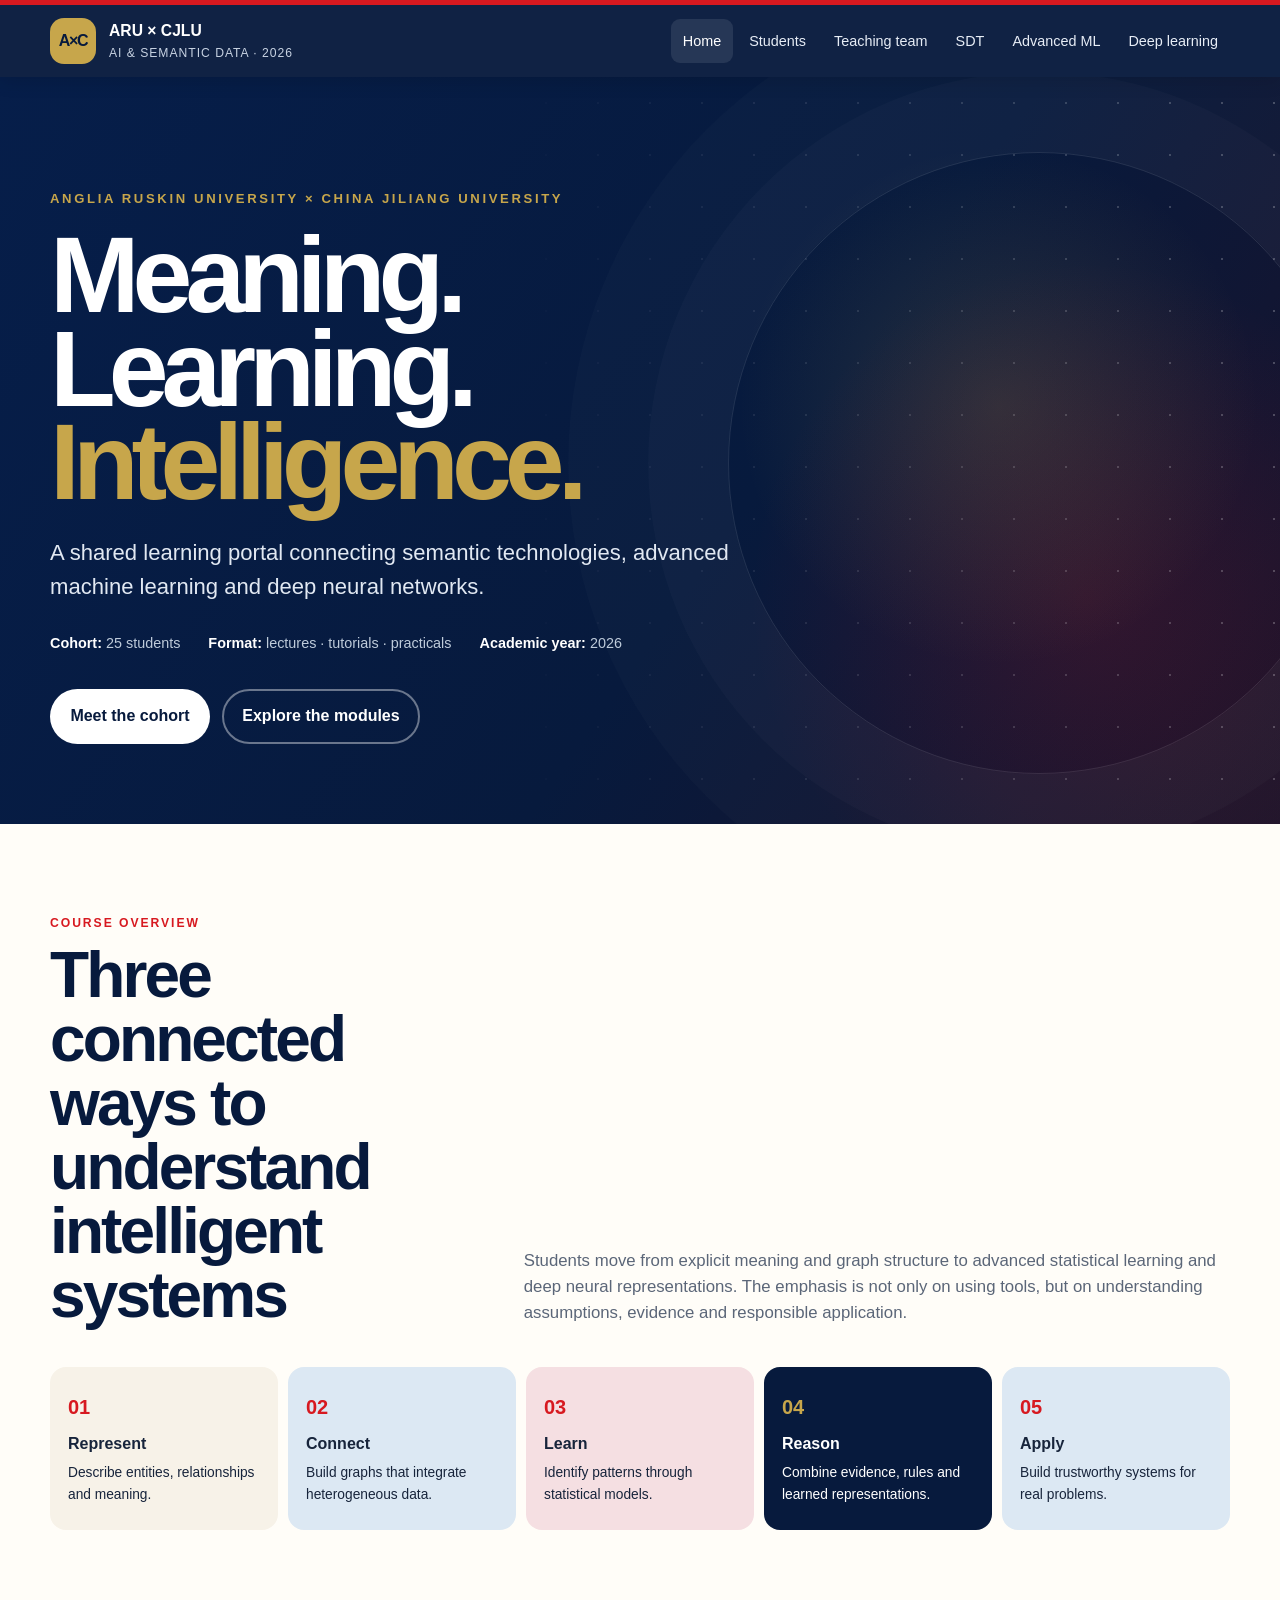
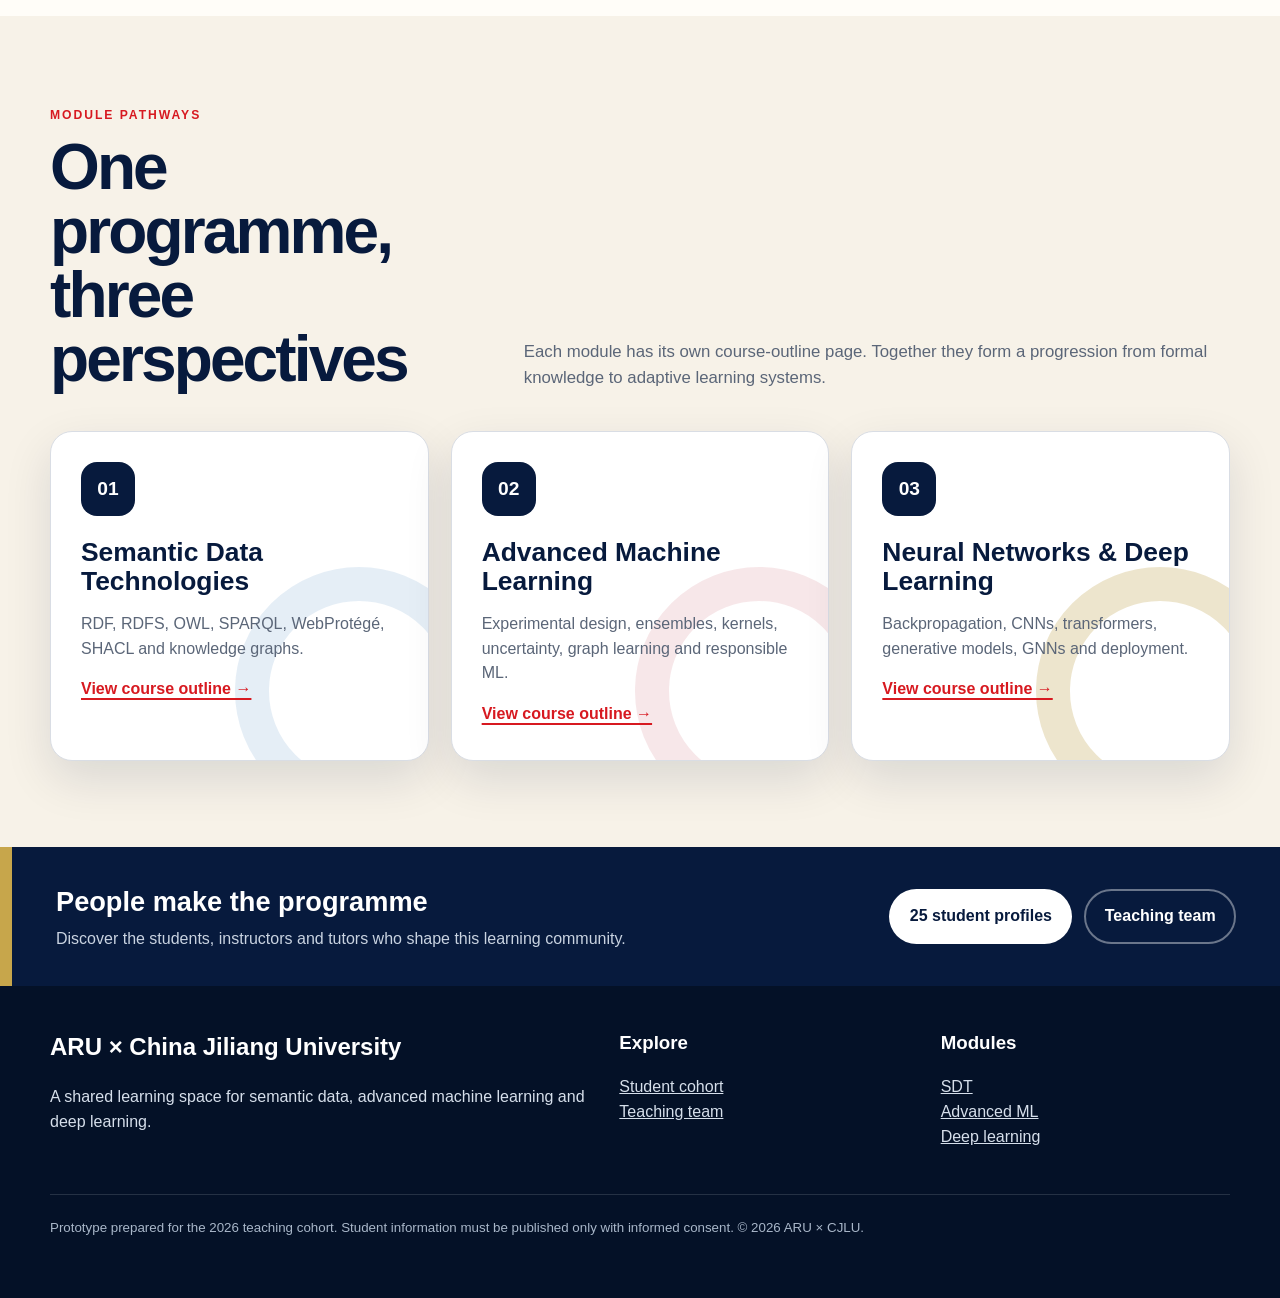
==== docs/index.html @ c7bf2b1c "Add files via upload" ====
<!doctype html>
<html lang="en">
<head>
  <meta charset="utf-8"><meta name="viewport" content="width=device-width,initial-scale=1">
  <meta name="description" content="ARU and China Jiliang University learning portal for Semantic Data Technologies, Advanced Machine Learning and Deep Learning.">
  <title>ARU × CJLU | AI & Semantic Data</title>
  <link rel="stylesheet" href="assets/css/site.css">
</head>
<body data-page="home">
  <a class="skip-link" href="#main">Skip to main content</a>
  <div data-site-header></div>
  <main id="main">
    <section class="hero">
      <div class="hero-inner">
        <div class="eyebrow">Anglia Ruskin University × China Jiliang University</div>
        <h1>Meaning.<br>Learning.<br><span>Intelligence.</span></h1>
        <p class="hero-lead">A shared learning portal connecting semantic technologies, advanced machine learning and deep neural networks.</p>
        <div class="hero-meta"><span><strong>Cohort:</strong> 25 students</span><span><strong>Format:</strong> lectures · tutorials · practicals</span><span><strong>Academic year:</strong> 2026</span></div>
        <div class="button-row"><a class="button" href="students.html">Meet the cohort</a><a class="button secondary" href="#modules">Explore the modules</a></div>
      </div>
    </section>

    <section class="section" id="overview">
      <div class="content">
        <div class="section-head"><div><span class="kicker">Course overview</span><h2>Three connected ways to understand intelligent systems</h2></div><p>Students move from explicit meaning and graph structure to advanced statistical learning and deep neural representations. The emphasis is not only on using tools, but on understanding assumptions, evidence and responsible application.</p></div>
        <div class="journey" aria-label="Learning journey">
          <div class="journey-step"><b>01</b><span>Represent</span><p>Describe entities, relationships and meaning.</p></div>
          <div class="journey-step"><b>02</b><span>Connect</span><p>Build graphs that integrate heterogeneous data.</p></div>
          <div class="journey-step"><b>03</b><span>Learn</span><p>Identify patterns through statistical models.</p></div>
          <div class="journey-step"><b>04</b><span>Reason</span><p>Combine evidence, rules and learned representations.</p></div>
          <div class="journey-step"><b>05</b><span>Apply</span><p>Build trustworthy systems for real problems.</p></div>
        </div>
      </div>
    </section>

    <section class="section alt" id="modules">
      <div class="content">
        <div class="section-head"><div><span class="kicker">Module pathways</span><h2>One programme, three perspectives</h2></div><p>Each module has its own course-outline page. Together they form a progression from formal knowledge to adaptive learning systems.</p></div>
        <div class="module-grid">
          <article class="module-card"><span class="module-no">01</span><h3>Semantic Data Technologies</h3><p>RDF, RDFS, OWL, SPARQL, WebProtégé, SHACL and knowledge graphs.</p><a class="text-link" href="modules/semantic-data-technologies.html">View course outline →</a></article>
          <article class="module-card"><span class="module-no">02</span><h3>Advanced Machine Learning</h3><p>Experimental design, ensembles, kernels, uncertainty, graph learning and responsible ML.</p><a class="text-link" href="modules/advanced-machine-learning.html">View course outline →</a></article>
          <article class="module-card"><span class="module-no">03</span><h3>Neural Networks & Deep Learning</h3><p>Backpropagation, CNNs, transformers, generative models, GNNs and deployment.</p><a class="text-link" href="modules/deep-learning.html">View course outline →</a></article>
        </div>
      </div>
    </section>

    <section class="band"><div class="content"><div><h2>People make the programme</h2><p>Discover the students, instructors and tutors who shape this learning community.</p></div><div class="button-row"><a class="button" href="students.html">25 student profiles</a><a class="button secondary" href="team.html">Teaching team</a></div></div></section>
  </main>
  <div data-site-footer></div>
  <script src="assets/js/header-footer.js"></script><script src="assets/js/site.js"></script>
</body>
</html>
---- docs/assets/css/site.css ----
:root {
  --navy: #071a3d;
  --navy-2: #102a56;
  --red: #d71920;
  --gold: #c7a64b;
  --blue-grey: #6f8299;
  --cream: #f7f2e8;
  --paper: #fffdf8;
  --pink: #f5dfe2;
  --sky: #dce8f3;
  --ink: #17243b;
  --muted: #5b6678;
  --line: #d9dde4;
  --shadow: 0 18px 48px rgba(7, 26, 61, .12);
  --radius: 22px;
}

* { box-sizing: border-box; }
html { scroll-behavior: smooth; }
body {
  margin: 0;
  color: var(--ink);
  background: var(--paper);
  font-family: Arial, Helvetica, sans-serif;
  line-height: 1.55;
}
a { color: inherit; }
img { max-width: 100%; }
.sr-only { position: absolute !important; width: 1px !important; height: 1px !important; padding: 0 !important; margin: -1px !important; overflow: hidden !important; clip: rect(0,0,0,0) !important; white-space: nowrap !important; border: 0 !important; }
.skip-link { position: absolute; left: -999px; top: 0; z-index: 99; }
.skip-link:focus { left: 1rem; top: 1rem; padding: .75rem 1rem; background: white; color: var(--navy); }

.site-header {
  position: sticky;
  top: 0;
  z-index: 30;
  color: #fff;
  background: rgba(7, 26, 61, .96);
  border-top: 5px solid var(--red);
  box-shadow: 0 4px 18px rgba(0,0,0,.12);
}
.header-inner {
  width: min(1180px, calc(100% - 40px));
  min-height: 72px;
  margin: auto;
  display: flex;
  align-items: center;
  justify-content: space-between;
  gap: 24px;
}
.brand { display: flex; align-items: center; gap: 13px; text-decoration: none; }
.brand-mark {
  width: 46px; height: 46px; border-radius: 14px;
  display: grid; place-items: center;
  color: var(--navy); background: var(--gold);
  font-weight: 900; letter-spacing: -.08em;
}
.brand-copy strong { display: block; font-size: .98rem; }
.brand-copy span { display: block; color: #c8d3e3; font-size: .76rem; letter-spacing: .08em; text-transform: uppercase; }
.nav-toggle { display: none; border: 1px solid #ffffff55; color: #fff; background: transparent; padding: .55rem .75rem; border-radius: 10px; }
.site-nav { display: flex; align-items: center; gap: 4px; }
.site-nav a { padding: .7rem .75rem; border-radius: 9px; text-decoration: none; color: #e7edf6; font-size: .9rem; }
.site-nav a:hover, .site-nav a:focus-visible, .site-nav a[aria-current="page"] { color: #fff; background: #ffffff18; }

.hero {
  position: relative;
  min-height: 650px;
  color: #fff;
  overflow: hidden;
  background:
    radial-gradient(circle at 78% 44%, rgba(199,166,75,.16), transparent 24%),
    radial-gradient(circle at 85% 70%, rgba(215,25,32,.16), transparent 28%),
    linear-gradient(125deg, #061e4a 0%, #071a3d 58%, #1b1229 100%);
}
.hero::before {
  content: ""; position: absolute; inset: 0; opacity: .42;
  background-image: radial-gradient(circle, rgba(255,255,255,.55) 1.3px, transparent 1.5px);
  background-size: 52px 52px;
  mask-image: linear-gradient(90deg, transparent 38%, black 100%);
}
.hero::after {
  content: ""; position: absolute; right: -70px; top: 75px; width: 620px; height: 620px;
  border: 1px solid rgba(255,255,255,.11); border-radius: 50%;
  box-shadow: 0 0 0 80px rgba(255,255,255,.018), 0 0 0 160px rgba(255,255,255,.014);
}
.hero-inner {
  position: relative; z-index: 2;
  width: min(1180px, calc(100% - 40px)); margin: auto;
  padding: 112px 0 80px;
}
.eyebrow { color: var(--gold); font-size: .82rem; font-weight: 800; letter-spacing: .2em; text-transform: uppercase; }
.hero h1 { max-width: 850px; margin: 20px 0 26px; font-size: clamp(3.5rem, 8.4vw, 7.2rem); line-height: .87; letter-spacing: -.065em; }
.hero h1 span { color: var(--gold); }
.hero-lead { max-width: 720px; margin: 0 0 28px; font-size: clamp(1.05rem, 2vw, 1.38rem); color: #e1e8f2; }
.hero-meta { display: flex; flex-wrap: wrap; gap: 14px 28px; margin: 0 0 34px; color: #becbda; font-size: .9rem; }
.hero-meta strong { color: #fff; }
.button-row { display: flex; flex-wrap: wrap; gap: 12px; }
.button { display: inline-flex; align-items: center; gap: 9px; padding: .82rem 1.15rem; border-radius: 999px; font-weight: 800; text-decoration: none; background: #fff; color: var(--navy); border: 2px solid transparent; }
.button:hover { transform: translateY(-2px); box-shadow: 0 10px 26px rgba(0,0,0,.22); }
.button.secondary { color: #fff; background: transparent; border-color: #ffffff66; }
.button.red { color: #fff; background: var(--red); }

.content { width: min(1180px, calc(100% - 40px)); margin: auto; }
.section { padding: 86px 0; }
.section.alt { background: var(--cream); }
.section-head { display: grid; grid-template-columns: minmax(0, .75fr) minmax(320px, 1.25fr); gap: 50px; align-items: end; margin-bottom: 40px; }
.section-head h2 { margin: 8px 0 0; color: var(--navy); font-size: clamp(2.2rem, 5vw, 4rem); line-height: 1; letter-spacing: -.045em; }
.section-head p { margin: 0; color: var(--muted); font-size: 1.05rem; }
.kicker { color: var(--red); text-transform: uppercase; letter-spacing: .16em; font-size: .76rem; font-weight: 900; }

.module-grid, .profile-grid, .feature-grid { display: grid; gap: 22px; }
.module-grid { grid-template-columns: repeat(3, 1fr); }
.module-card { position: relative; min-height: 330px; padding: 30px; border-radius: var(--radius); overflow: hidden; background: #fff; border: 1px solid var(--line); box-shadow: var(--shadow); }
.module-card::after { content: ""; position: absolute; right: -55px; bottom: -55px; width: 180px; height: 180px; border: 34px solid var(--sky); border-radius: 50%; opacity: .75; }
.module-card:nth-child(2)::after { border-color: var(--pink); }
.module-card:nth-child(3)::after { border-color: #e7ddbd; }
.module-no { display: inline-grid; place-items: center; width: 54px; height: 54px; border-radius: 16px; color: #fff; background: var(--navy); font-size: 1.2rem; font-weight: 900; }
.module-card h3 { position: relative; z-index: 1; margin: 22px 0 12px; color: var(--navy); font-size: 1.65rem; line-height: 1.1; }
.module-card p { position: relative; z-index: 1; color: var(--muted); }
.text-link { position: relative; z-index: 1; font-weight: 900; color: var(--red); text-decoration-thickness: 2px; text-underline-offset: 4px; }

.band { color: #fff; background: var(--navy); border-left: 12px solid var(--gold); padding: 34px 0; }
.band .content { display: flex; align-items: center; justify-content: space-between; gap: 28px; }
.band h2 { margin: 0 0 4px; font-size: 1.7rem; }
.band p { margin: 0; color: #c9d3e1; }

.page-hero { color: #fff; background: linear-gradient(122deg, var(--navy), #102c5f 70%, #25142c); padding: 82px 0 74px; }
.page-hero h1 { max-width: 900px; margin: 12px 0 18px; font-size: clamp(3rem, 7vw, 6rem); line-height: .95; letter-spacing: -.06em; }
.page-hero p { max-width: 760px; margin: 0; color: #d8e1ed; font-size: 1.15rem; }
.privacy-note { margin-top: 28px; max-width: 850px; padding: 16px 18px; border-left: 5px solid var(--gold); background: rgba(255,255,255,.09); border-radius: 0 12px 12px 0; }

.toolbar { display: flex; flex-wrap: wrap; gap: 12px; margin: 0 0 28px; }
.search-box { flex: 1 1 280px; padding: .9rem 1rem; border: 1px solid #bfc7d2; border-radius: 12px; font: inherit; background: #fff; }
.search-box:focus { outline: 3px solid rgba(199,166,75,.35); border-color: var(--navy); }
.profile-grid { grid-template-columns: repeat(4, 1fr); }
.profile-card { overflow: hidden; background: #fff; border: 1px solid var(--line); border-radius: 18px; box-shadow: 0 12px 34px rgba(7,26,61,.09); }
.portrait { aspect-ratio: 4/3; display: grid; place-items: center; color: #fff; background: linear-gradient(145deg, var(--navy-2), var(--navy)); position: relative; overflow: hidden; }
.portrait::after { content: ""; position: absolute; width: 150px; height: 150px; border-radius: 50%; border: 26px solid rgba(199,166,75,.27); right: -35px; bottom: -40px; }
.portrait img { width: 100%; height: 100%; object-fit: cover; }
.initials { width: 92px; height: 92px; border-radius: 50%; display: grid; place-items: center; border: 3px solid rgba(255,255,255,.8); background: rgba(255,255,255,.12); font-weight: 900; font-size: 1.7rem; }
.profile-copy { padding: 21px; }
.profile-role { color: var(--red); font-size: .7rem; font-weight: 900; letter-spacing: .14em; text-transform: uppercase; }
.profile-copy h2, .profile-copy h3 { margin: 5px 0 8px; color: var(--navy); font-size: 1.25rem; line-height: 1.15; }
.profile-copy p { margin: 7px 0; color: var(--muted); font-size: .9rem; }
.profile-copy strong { color: var(--ink); }
.profile-card.placeholder { background: #fcfbf7; }

.team-grid { display: grid; grid-template-columns: repeat(3, 1fr); gap: 24px; }
.team-card { padding: 26px; border-radius: 20px; border-top: 6px solid var(--red); background: #fff; box-shadow: var(--shadow); }
.team-card .portrait { border-radius: 14px; aspect-ratio: 5/3; margin-bottom: 20px; }
.team-card h2 { color: var(--navy); margin: 6px 0 8px; }
.team-card p { color: var(--muted); }
.team-card dl { margin: 18px 0 0; border-top: 1px solid var(--line); }
.team-card dt { margin-top: 12px; color: var(--red); font-size: .72rem; font-weight: 900; letter-spacing: .1em; text-transform: uppercase; }
.team-card dd { margin: 2px 0 0; }

.module-summary { display: grid; grid-template-columns: 1.2fr .8fr; gap: 32px; align-items: start; }
.summary-panel, .outcomes { padding: 30px; border-radius: 20px; background: #fff; border: 1px solid var(--line); box-shadow: var(--shadow); }
.summary-panel h2, .outcomes h2 { margin-top: 0; color: var(--navy); }
.outcomes { background: var(--navy); color: #fff; }
.outcomes h2 { color: #fff; }
.outcomes li { margin: .65rem 0; color: #dce5f0; }

.outline-table { width: 100%; border-collapse: separate; border-spacing: 0; overflow: hidden; border: 1px solid var(--line); border-radius: 18px; background: #fff; box-shadow: var(--shadow); }
.outline-table th { padding: 16px; color: #fff; background: var(--navy); text-align: left; font-size: .78rem; letter-spacing: .09em; text-transform: uppercase; }
.outline-table td { padding: 16px; border-top: 1px solid var(--line); vertical-align: top; }
.outline-table tr:nth-child(even) td { background: #faf8f2; }
.outline-table td:first-child { width: 80px; color: var(--red); font-weight: 900; }
.outline-table strong { color: var(--navy); }
.tag { display: inline-block; margin-top: 7px; padding: .25rem .55rem; border-radius: 999px; color: var(--navy); background: var(--sky); font-size: .72rem; font-weight: 800; }

.journey { display: grid; grid-template-columns: repeat(5, 1fr); gap: 10px; }
.journey-step { position: relative; padding: 25px 18px; min-height: 155px; border-radius: 16px; background: var(--cream); }
.journey-step:nth-child(2), .journey-step:nth-child(5) { background: var(--sky); }
.journey-step:nth-child(3) { background: var(--pink); }
.journey-step:nth-child(4) { color: #fff; background: var(--navy); }
.journey-step b { display: block; color: var(--red); font-size: 1.25rem; }
.journey-step:nth-child(4) b { color: var(--gold); }
.journey-step span { display: block; margin-top: 9px; font-weight: 800; }
.journey-step p { margin: 6px 0 0; font-size: .86rem; }

.site-footer { padding: 42px 0; color: #d6dfeb; background: #041127; }
.footer-grid { display: grid; grid-template-columns: 1.3fr .7fr .7fr; gap: 32px; }
.site-footer h2, .site-footer h3 { margin-top: 0; color: #fff; }
.site-footer a { color: #d6dfeb; }
.site-footer small { color: #a9b7c9; }
.footer-note { margin-top: 28px; padding-top: 20px; border-top: 1px solid #ffffff22; }
.empty-state { padding: 34px; border: 1px dashed var(--blue-grey); border-radius: 16px; color: var(--muted); text-align: center; }

@media (max-width: 980px) {
  .module-grid, .team-grid { grid-template-columns: repeat(2, 1fr); }
  .profile-grid { grid-template-columns: repeat(3, 1fr); }
  .journey { grid-template-columns: repeat(3, 1fr); }
  .module-summary { grid-template-columns: 1fr; }
}
@media (max-width: 760px) {
  .header-inner { min-height: 66px; }
  .nav-toggle { display: block; }
  .site-nav { display: none; position: absolute; left: 0; right: 0; top: 66px; flex-direction: column; align-items: stretch; padding: 12px 20px 18px; background: var(--navy); }
  .site-nav.open { display: flex; }
  .hero { min-height: 610px; }
  .hero-inner { padding-top: 86px; }
  .section-head { grid-template-columns: 1fr; gap: 18px; }
  .module-grid, .profile-grid, .team-grid { grid-template-columns: repeat(2, 1fr); }
  .footer-grid { grid-template-columns: 1fr; }
  .outline-wrap { overflow-x: auto; padding-bottom: 10px; }
  .outline-table { min-width: 720px; }
  .journey { grid-template-columns: 1fr 1fr; }
}
@media (max-width: 520px) {
  .brand-copy span { display: none; }
  .module-grid, .profile-grid, .team-grid, .journey { grid-template-columns: 1fr; }
  .band .content { align-items: flex-start; flex-direction: column; }
  .page-hero { padding: 60px 0; }
}
@media (prefers-reduced-motion: no-preference) {
  .module-card, .profile-card, .team-card, .button { transition: transform .2s ease, box-shadow .2s ease; }
  .module-card:hover, .profile-card:hover, .team-card:hover { transform: translateY(-4px); box-shadow: 0 20px 48px rgba(7,26,61,.15); }
}
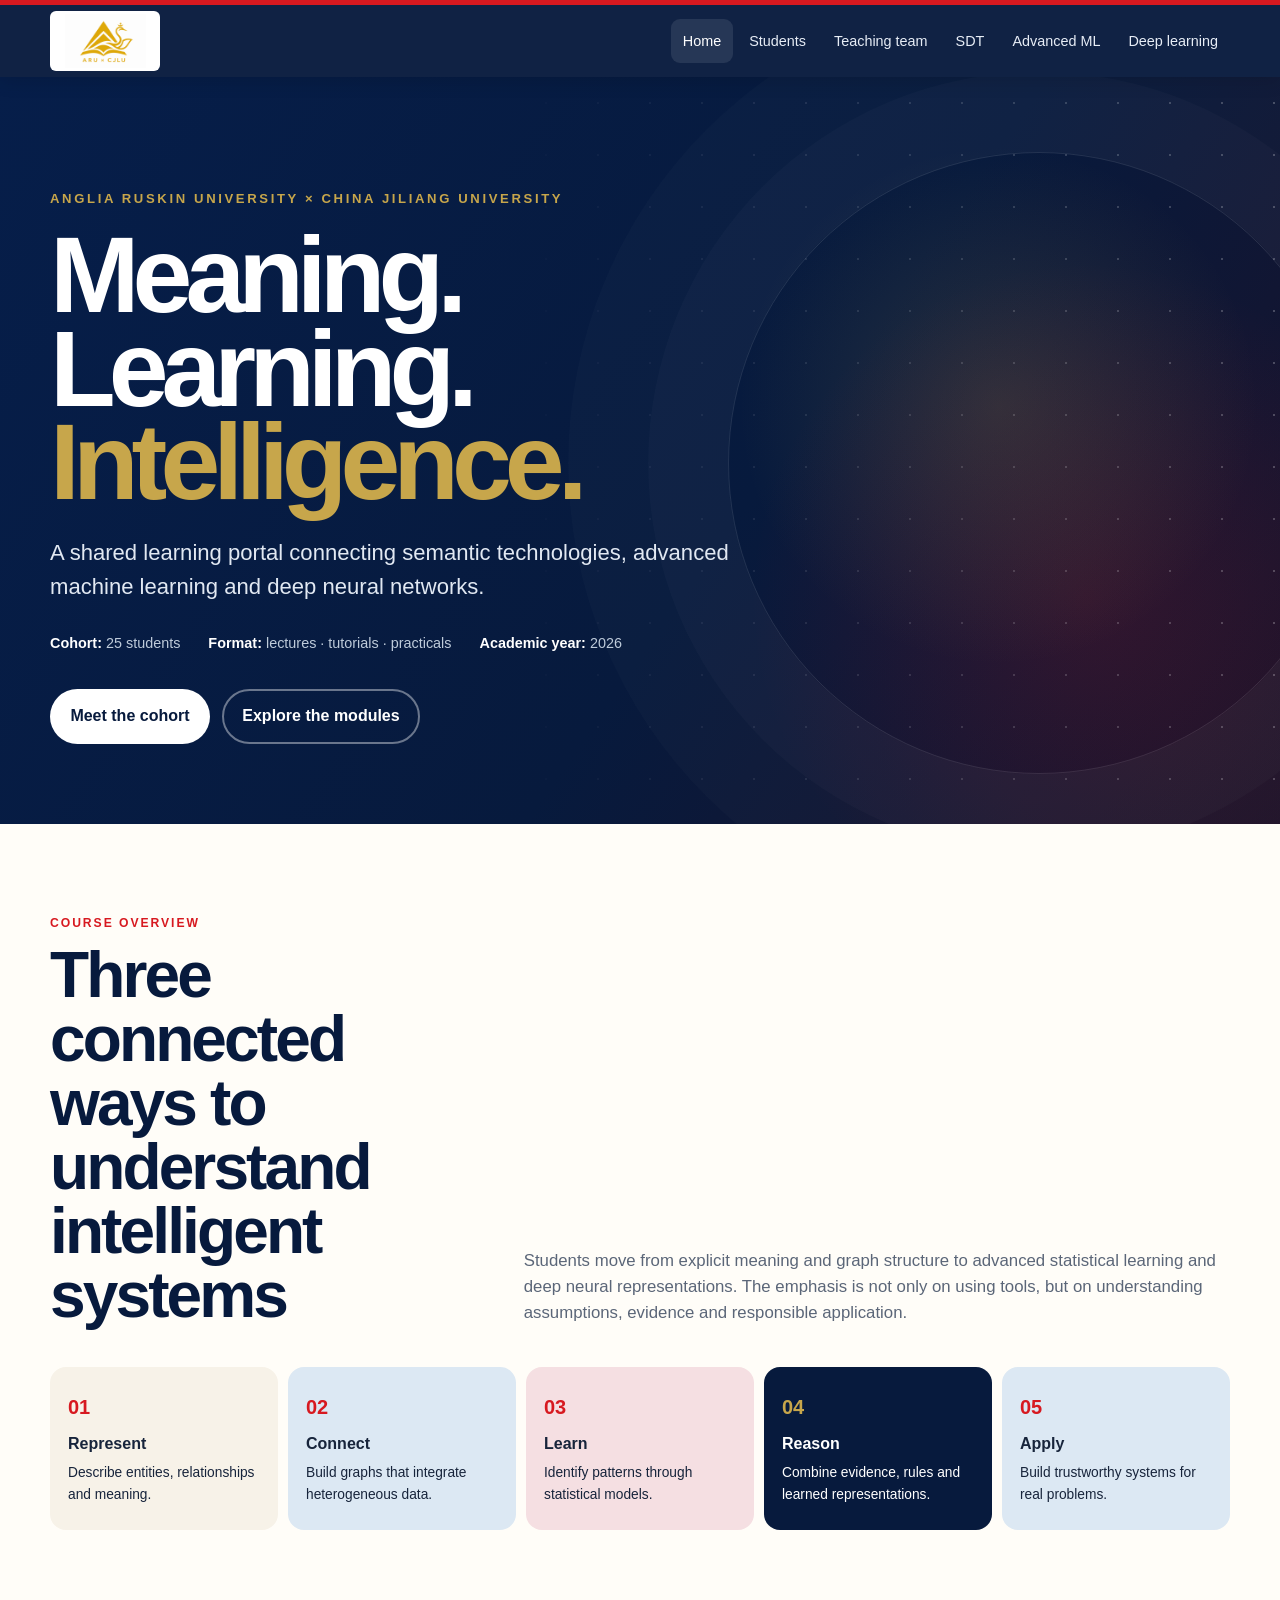
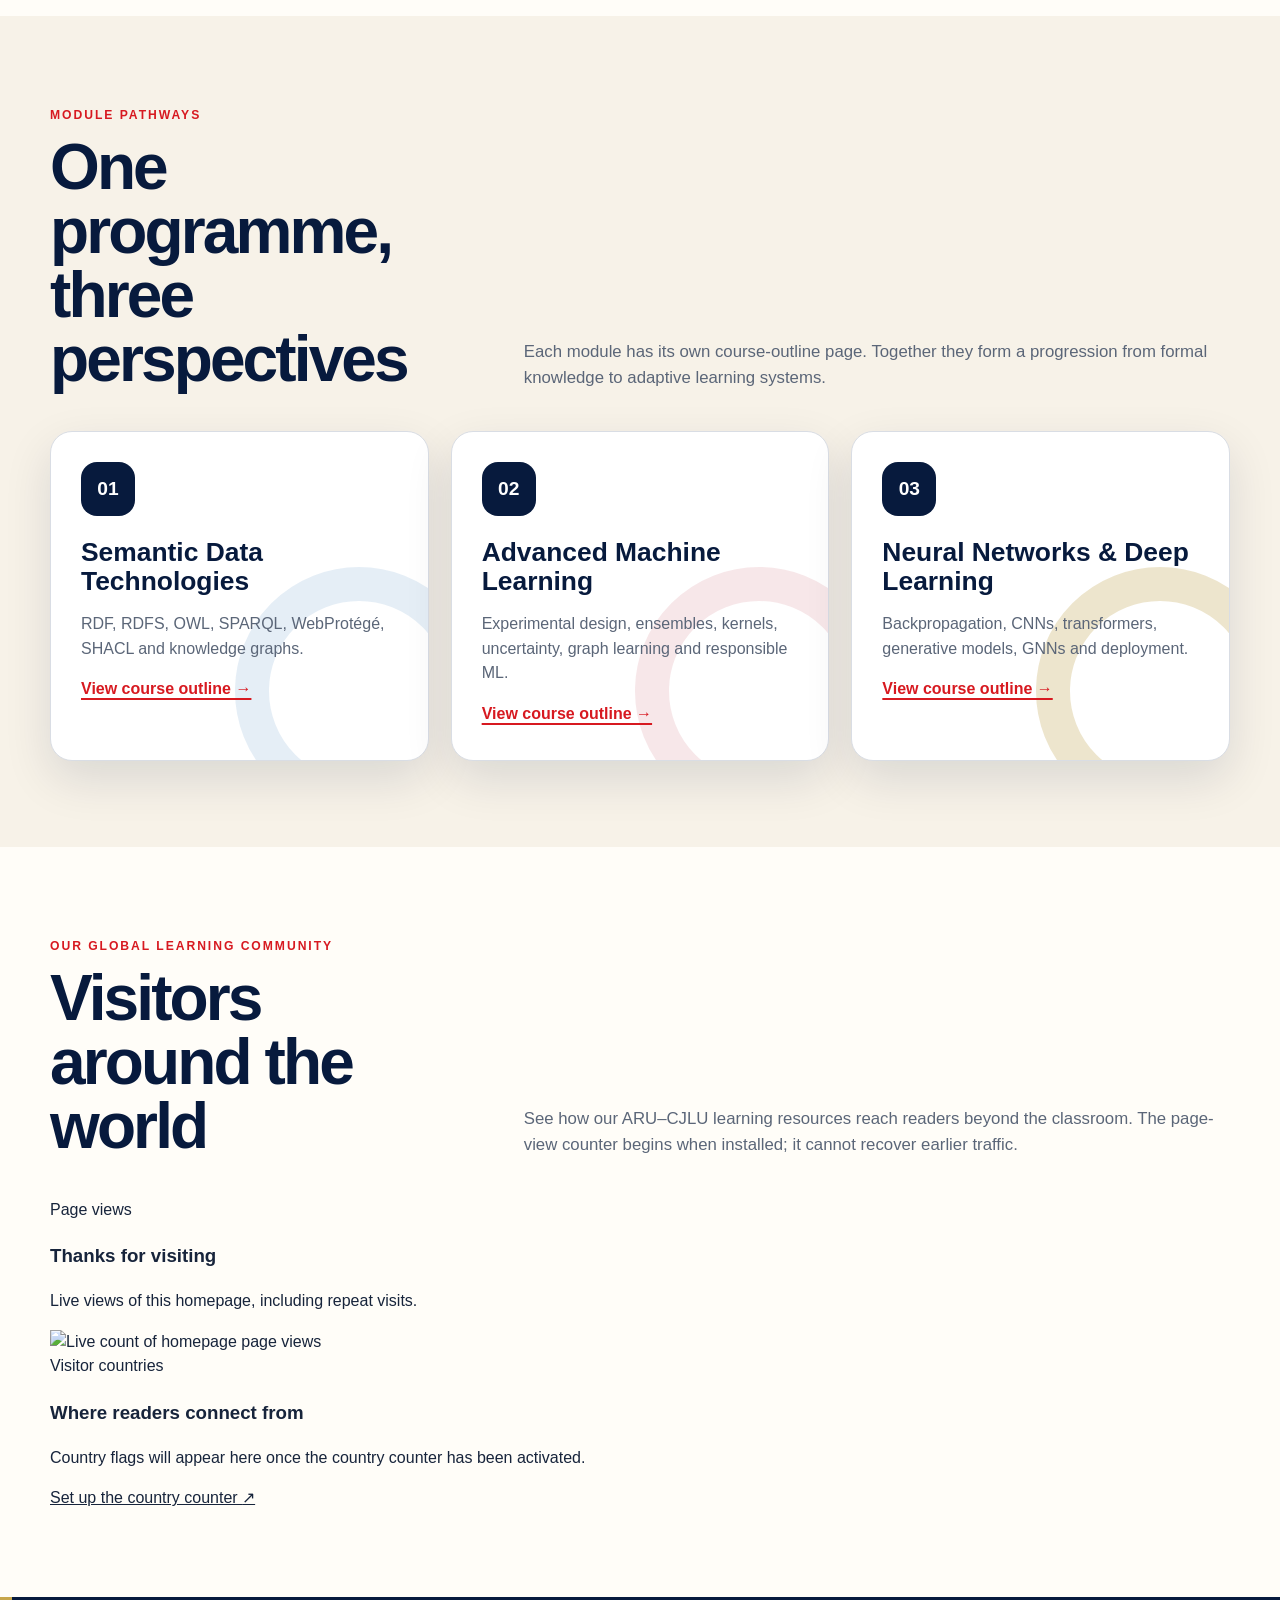
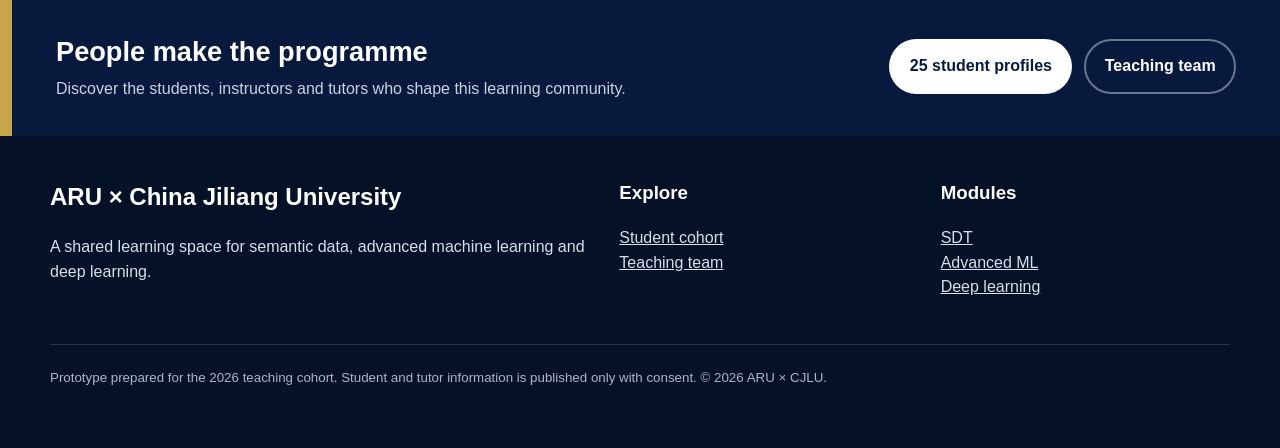
==== commit b1096f70: "Add visitor counter and country widget panel after module pathways" ====
--- a/docs/index.html
+++ b/docs/index.html
@@ -44,6 +44,41 @@
       </div>
     </section>
 
+    <section class="section visitor-section" id="visitor-reach" aria-labelledby="visitor-heading">
+      <div class="content">
+        <div class="section-head">
+          <div>
+            <span class="kicker">Our global learning community</span>
+            <h2 id="visitor-heading">Visitors around the world</h2>
+          </div>
+          <p>See how our ARU–CJLU learning resources reach readers beyond the classroom. The page-view counter begins when installed; it cannot recover earlier traffic.</p>
+        </div>
+        <div class="visitor-panels">
+          <div class="visitor-panel">
+            <span class="visitor-panel-label">Page views</span>
+            <h3>Thanks for visiting</h3>
+            <p>Live views of this homepage, including repeat visits.</p>
+            <img class="visitor-count-image"
+                 src="https://visitor-badge.laobi.icu/badge?page_id=kirtiprakash.aru-cjlu-ai-2026.home&amp;left_text=Page%20views&amp;left_color=071a3d&amp;right_color=c7a64b&amp;height=30"
+                 alt="Live count of homepage page views"
+                 loading="eager">
+          </div>
+          <div class="visitor-panel">
+            <span class="visitor-panel-label">Visitor countries</span>
+            <h3>Where readers connect from</h3>
+            <!-- To activate country counts: generate an individual counter at
+                 https://liveflagcounter.com/ and replace the div below with
+                 the provider's own HTML embed (link + image). A unique counter ID
+                 is required. Do not use sample counters or an invented ID. -->
+            <div class="visitor-country-widget" id="visitor-country-widget">
+              <p class="visitor-widget-note">Country flags will appear here once the country counter has been activated.</p>
+              <a class="visitor-setup-link" href="https://liveflagcounter.com/" target="_blank" rel="noopener noreferrer">Set up the country counter <span aria-hidden="true">↗</span></a>
+            </div>
+          </div>
+        </div>
+      </div>
+    </section>
+
     <section class="band"><div class="content"><div><h2>People make the programme</h2><p>Discover the students, instructors and tutors who shape this learning community.</p></div><div class="button-row"><a class="button" href="students.html">25 student profiles</a><a class="button secondary" href="team.html">Teaching team</a></div></div></section>
   </main>
   <div data-site-footer></div>
--- a/docs/assets/css/site.css
+++ b/docs/assets/css/site.css
@@ -217,3 +217,157 @@
   .module-card, .profile-card, .team-card, .button { transition: transform .2s ease, box-shadow .2s ease; }
   .module-card:hover, .profile-card:hover, .team-card:hover { transform: translateY(-4px); box-shadow: 0 20px 48px rgba(7,26,61,.15); }
 }
+
+/* ARU × CJLU logo in navigation bar */
+.brand-logo {
+  display: block;
+  width: 110px;
+  height: 60px;
+  max-width: 110px;
+  object-fit: contain;
+  background: white;
+  border-radius: 6px;
+  padding: 3px;
+}
+
+.brand {
+  flex-shrink: 0;
+}
+
+.header-inner {
+  min-height: 72px;
+}
+
+/* Teaching-team headshots: square frames preserve faces in portrait and square photos. */
+.team-card .portrait {
+  width: 100%;
+  aspect-ratio: 1 / 1;
+  height: auto;
+  overflow: hidden;
+  border-radius: 12px;
+  margin-bottom: 18px;
+  background: #f1f3f5;
+}
+
+.team-card .portrait img {
+  display: block;
+  width: 100%;
+  height: 100%;
+  object-fit: cover;
+  object-position: center 23%;
+}
+
+/* Keep photos unobstructed by the decorative circle. */
+.team-card .portrait::after {
+  display: none;
+}
+
+
+/* Semantic Data Technologies: twelve-day course directory */
+.sdt-topic-grid {
+  display: grid;
+  grid-template-columns: repeat(4, minmax(0, 1fr));
+  gap: 14px;
+}
+.sdt-topic-link {
+  display: grid;
+  grid-template-columns: 1fr auto;
+  grid-template-rows: auto 1fr;
+  gap: 10px;
+  min-height: 125px;
+  padding: 20px;
+  border: 1px solid var(--line);
+  border-radius: 14px;
+  background: #fff;
+  color: var(--navy);
+  text-decoration: none;
+  box-shadow: 0 5px 15px rgba(7, 26, 61, .035);
+}
+.sdt-topic-link:hover,
+.sdt-topic-link:focus-visible {
+  border-color: var(--gold);
+  box-shadow: 0 7px 22px rgba(7, 26, 61, .12);
+}
+.sdt-topic-day {
+  grid-column: 1;
+  color: var(--red);
+  font-size: .73rem;
+  font-weight: 800;
+  letter-spacing: .09em;
+  text-transform: uppercase;
+}
+.sdt-topic-name {
+  grid-column: 1;
+  align-self: end;
+  font-size: 1.02rem;
+  font-weight: 700;
+  line-height: 1.35;
+}
+.sdt-topic-arrow {
+  grid-column: 2;
+  grid-row: 1 / 3;
+  align-self: end;
+  color: var(--blue-grey);
+}
+.sdt-day-list {
+  display: grid;
+  grid-template-columns: repeat(2, minmax(0, 1fr));
+  gap: 12px 24px;
+  margin: 0;
+  padding: 0;
+  list-style: none;
+}
+.sdt-day-item {
+  display: flex;
+  align-items: center;
+  gap: 18px;
+  padding: 18px 20px;
+  background: #fff;
+  border: 1px solid var(--line);
+  border-radius: 12px;
+  scroll-margin-top: 100px;
+}
+.sdt-day-number {
+  flex: 0 0 43px;
+  color: var(--red);
+  font-size: 1.28rem;
+  font-weight: 800;
+  font-variant-numeric: tabular-nums;
+}
+.sdt-day-label {
+  color: var(--muted);
+  font-size: .75rem;
+}
+.sdt-day-item h3 {
+  margin: 3px 0 0;
+  color: var(--navy);
+  font-size: 1rem;
+  line-height: 1.35;
+}
+@media (max-width: 950px) {
+  .sdt-topic-grid { grid-template-columns: repeat(3, minmax(0, 1fr)); }
+}
+@media (max-width: 700px) {
+  .sdt-topic-grid { grid-template-columns: repeat(2, minmax(0, 1fr)); }
+  .sdt-day-list { grid-template-columns: 1fr; }
+}
+@media (max-width: 440px) {
+  .sdt-topic-grid { grid-template-columns: 1fr; }
+  .sdt-topic-link { min-height: 90px; }
+}
+
+.profile-card .portrait {
+  aspect-ratio: 1 / 1;
+  overflow: hidden;
+}
+
+.profile-card .portrait img {
+  width: 100%;
+  height: 100%;
+  object-fit: cover;
+  object-position: center 23%;
+}
+
+.profile-card .portrait::after {
+  display: none;
+}
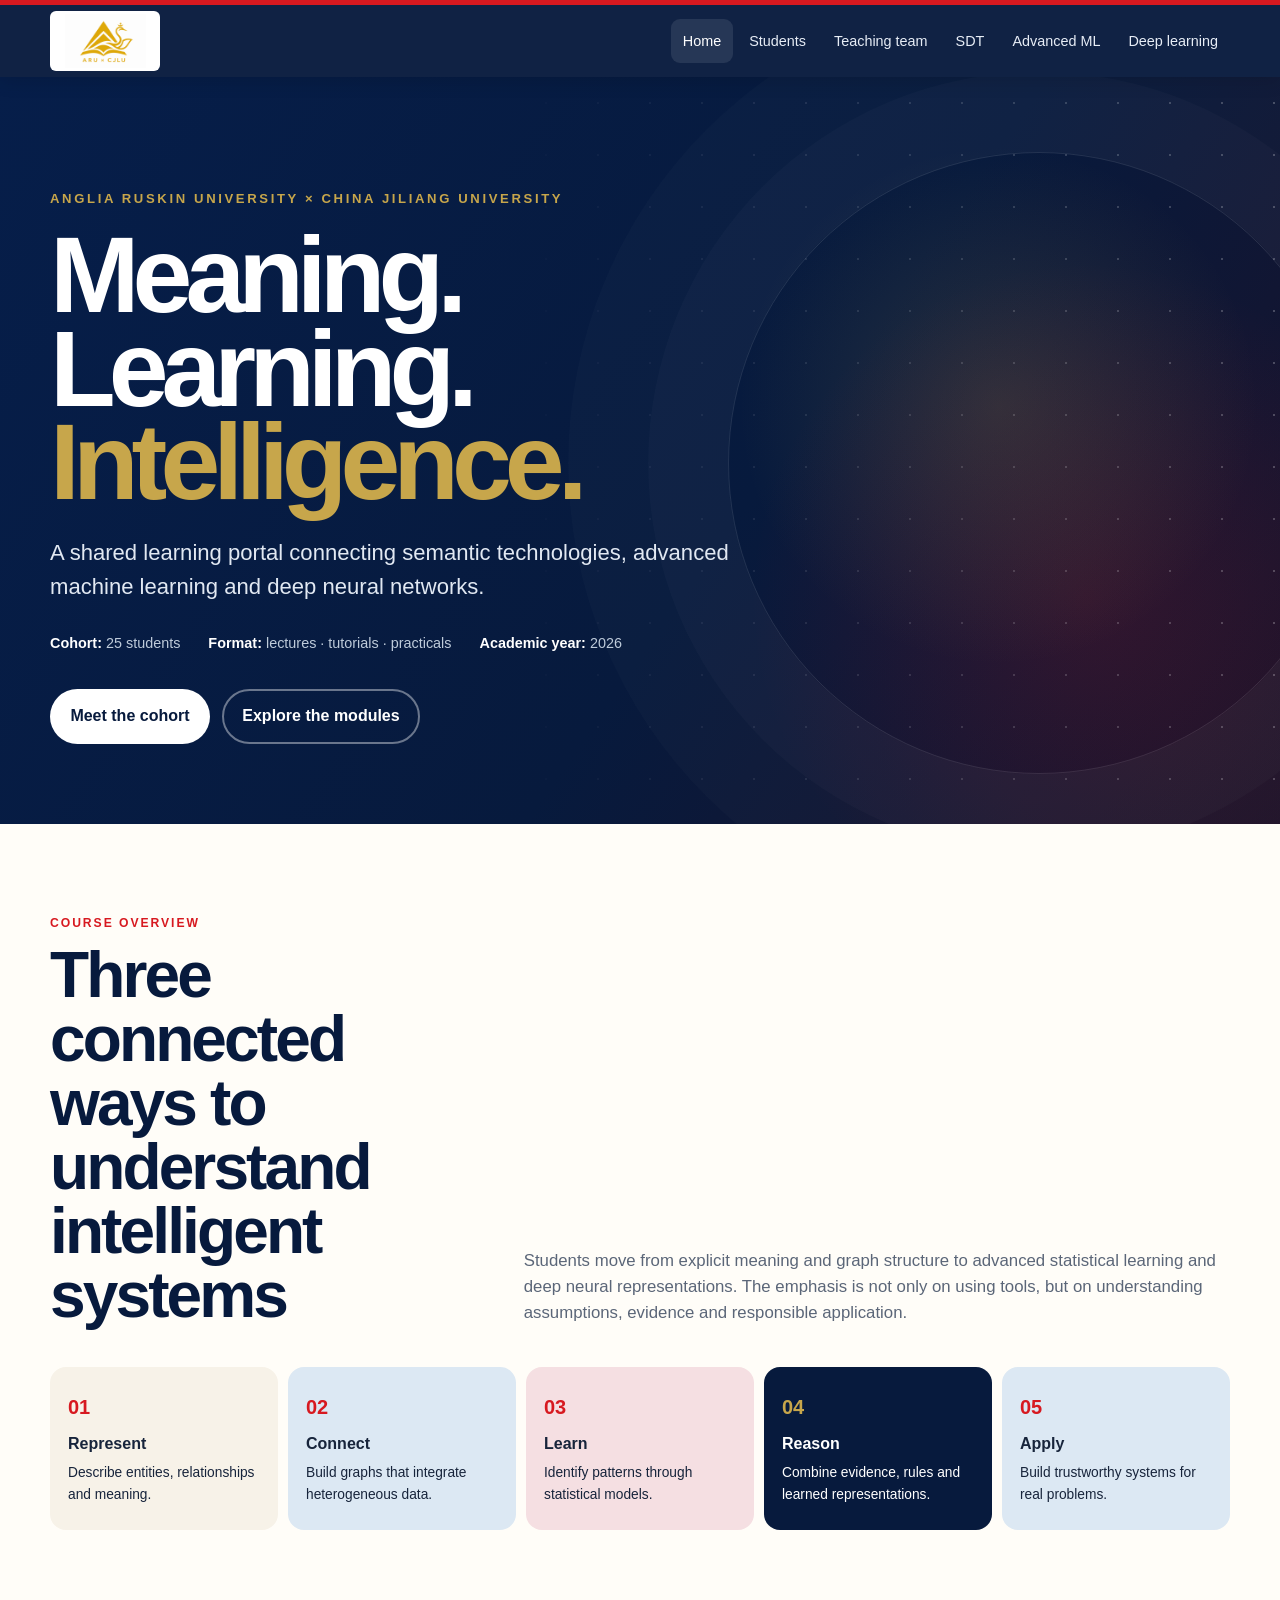
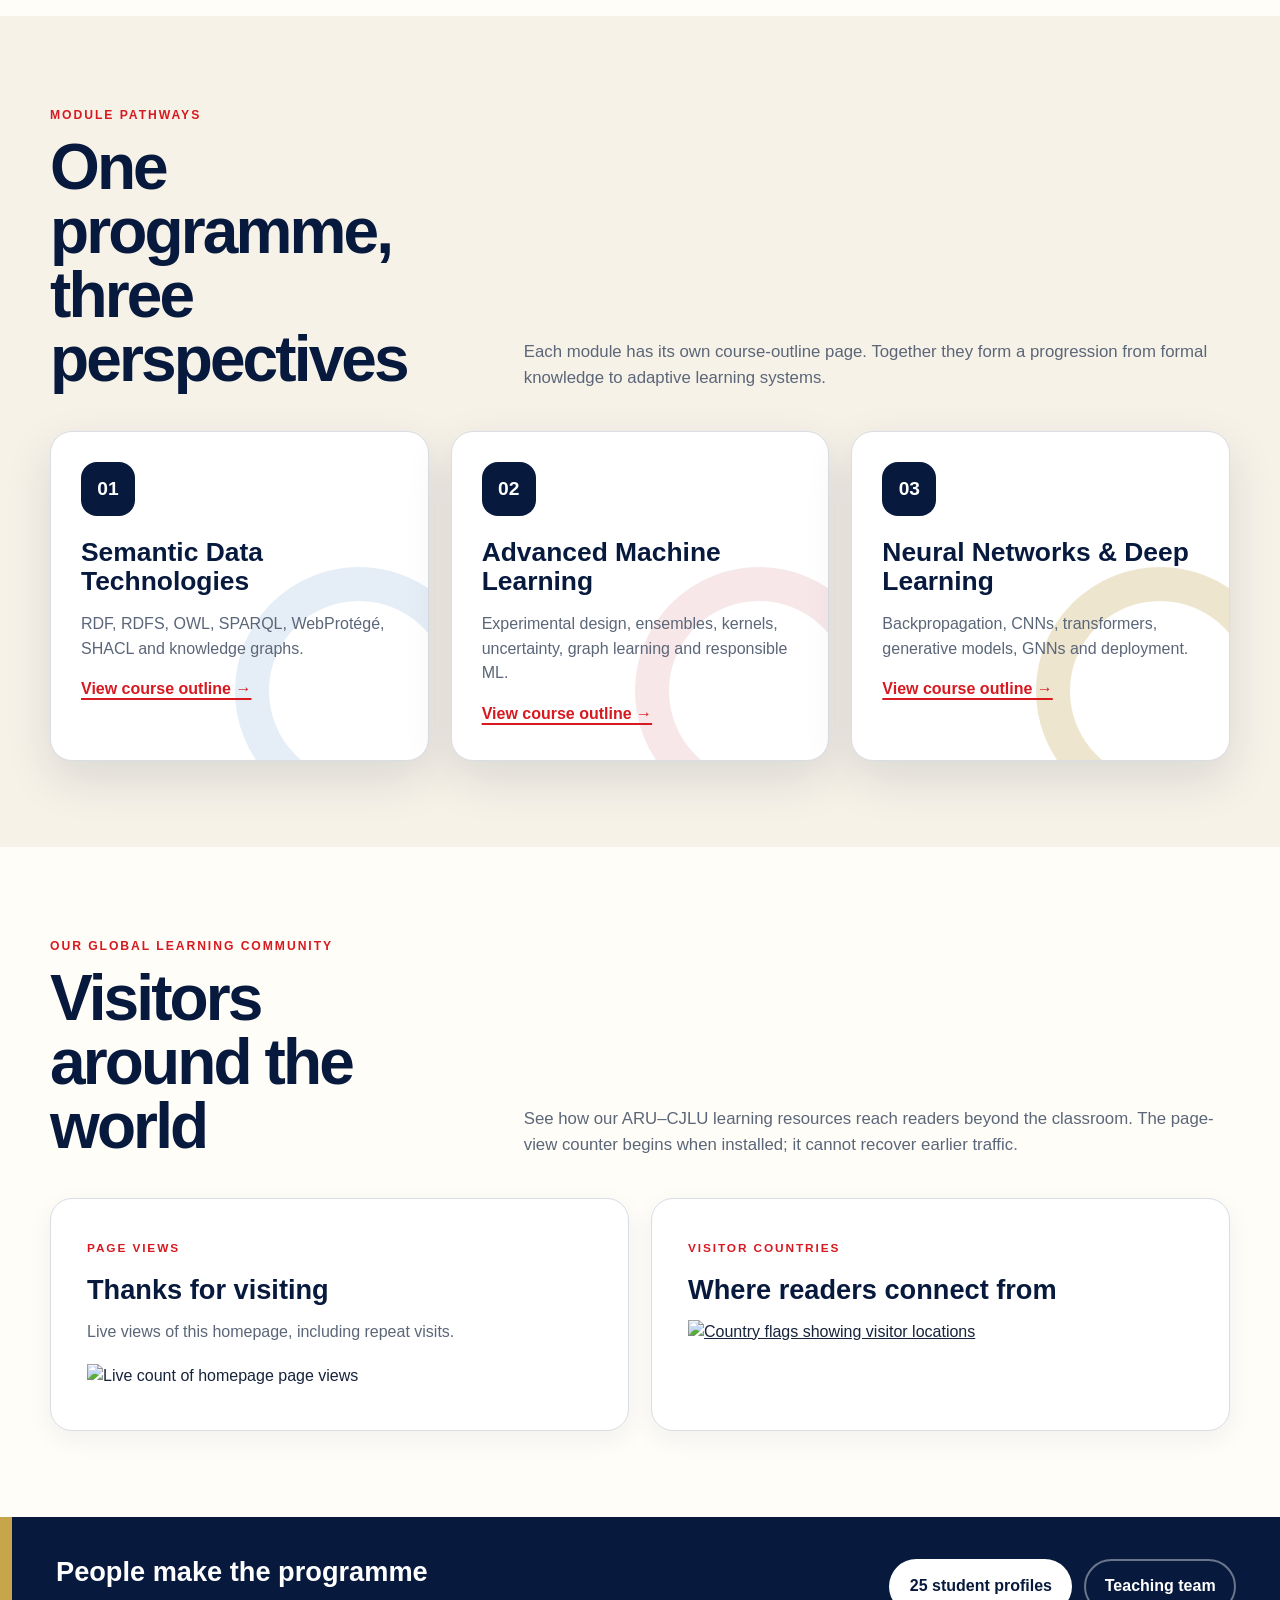
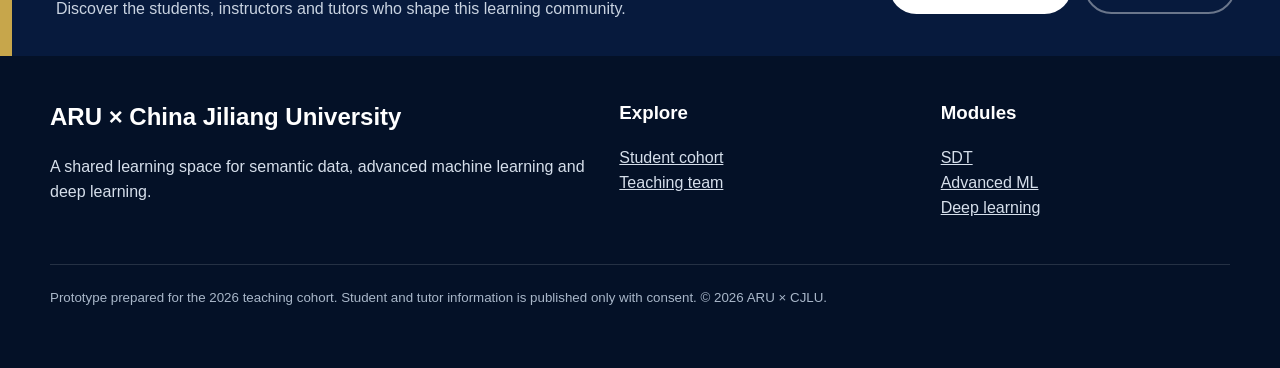
==== commit 93993c01: "Activate country visitor flag counter on homepage" ====
--- a/docs/index.html
+++ b/docs/index.html
@@ -66,13 +66,12 @@
           <div class="visitor-panel">
             <span class="visitor-panel-label">Visitor countries</span>
             <h3>Where readers connect from</h3>
-            <!-- To activate country counts: generate an individual counter at
-                 https://liveflagcounter.com/ and replace the div below with
-                 the provider's own HTML embed (link + image). A unique counter ID
-                 is required. Do not use sample counters or an invented ID. -->
             <div class="visitor-country-widget" id="visitor-country-widget">
-              <p class="visitor-widget-note">Country flags will appear here once the country counter has been activated.</p>
-              <a class="visitor-setup-link" href="https://liveflagcounter.com/" target="_blank" rel="noopener noreferrer">Set up the country counter <span aria-hidden="true">↗</span></a>
+              <a href="https://liveflagcounter.com/stats/OPDvPrSf" target="_blank" rel="noopener noreferrer">
+                <img src="https://liveflagcounter.com/c/OPDvPrSf.png"
+                     alt="Country flags showing visitor locations"
+                     width="306" style="max-width:100%;height:auto">
+              </a>
             </div>
           </div>
         </div>
--- a/docs/assets/css/site.css
+++ b/docs/assets/css/site.css
@@ -371,3 +371,53 @@
 .profile-card .portrait::after {
   display: none;
 }
+
+
+/* Homepage visitor reach: total page views and per-country widget slot */
+.visitor-section { background: var(--paper); }
+.visitor-panels { display: grid; grid-template-columns: repeat(2, minmax(0, 1fr)); gap: 22px; }
+.visitor-panel {
+  min-width: 0;
+  padding: clamp(24px, 3vw, 36px);
+  border: 1px solid var(--line);
+  border-radius: var(--radius);
+  background: #fff;
+  box-shadow: 0 8px 26px rgba(7, 26, 61, .06);
+}
+.visitor-panel-label {
+  color: var(--red);
+  font-size: .74rem;
+  font-weight: 900;
+  letter-spacing: .16em;
+  text-transform: uppercase;
+}
+.visitor-panel h3 {
+  color: var(--navy);
+  font-size: clamp(1.2rem, 2.5vw, 1.7rem);
+  margin: 10px 0 8px;
+}
+.visitor-panel p { color: var(--muted); margin: 0 0 20px; }
+.visitor-count-image {
+  display: block;
+  width: auto;
+  max-width: 100%;
+  height: 30px;
+}
+.visitor-country-widget { min-height: 68px; }
+.visitor-country-widget .visitor-widget-note {
+  font-size: .92rem;
+  margin-bottom: 10px;
+}
+.visitor-country-widget img {
+  display: block;
+  max-width: 100%;
+  height: auto;
+}
+.visitor-setup-link {
+  color: var(--navy);
+  font-weight: 700;
+  text-underline-offset: 3px;
+}
+@media (max-width: 720px) {
+  .visitor-panels { grid-template-columns: 1fr; }
+}
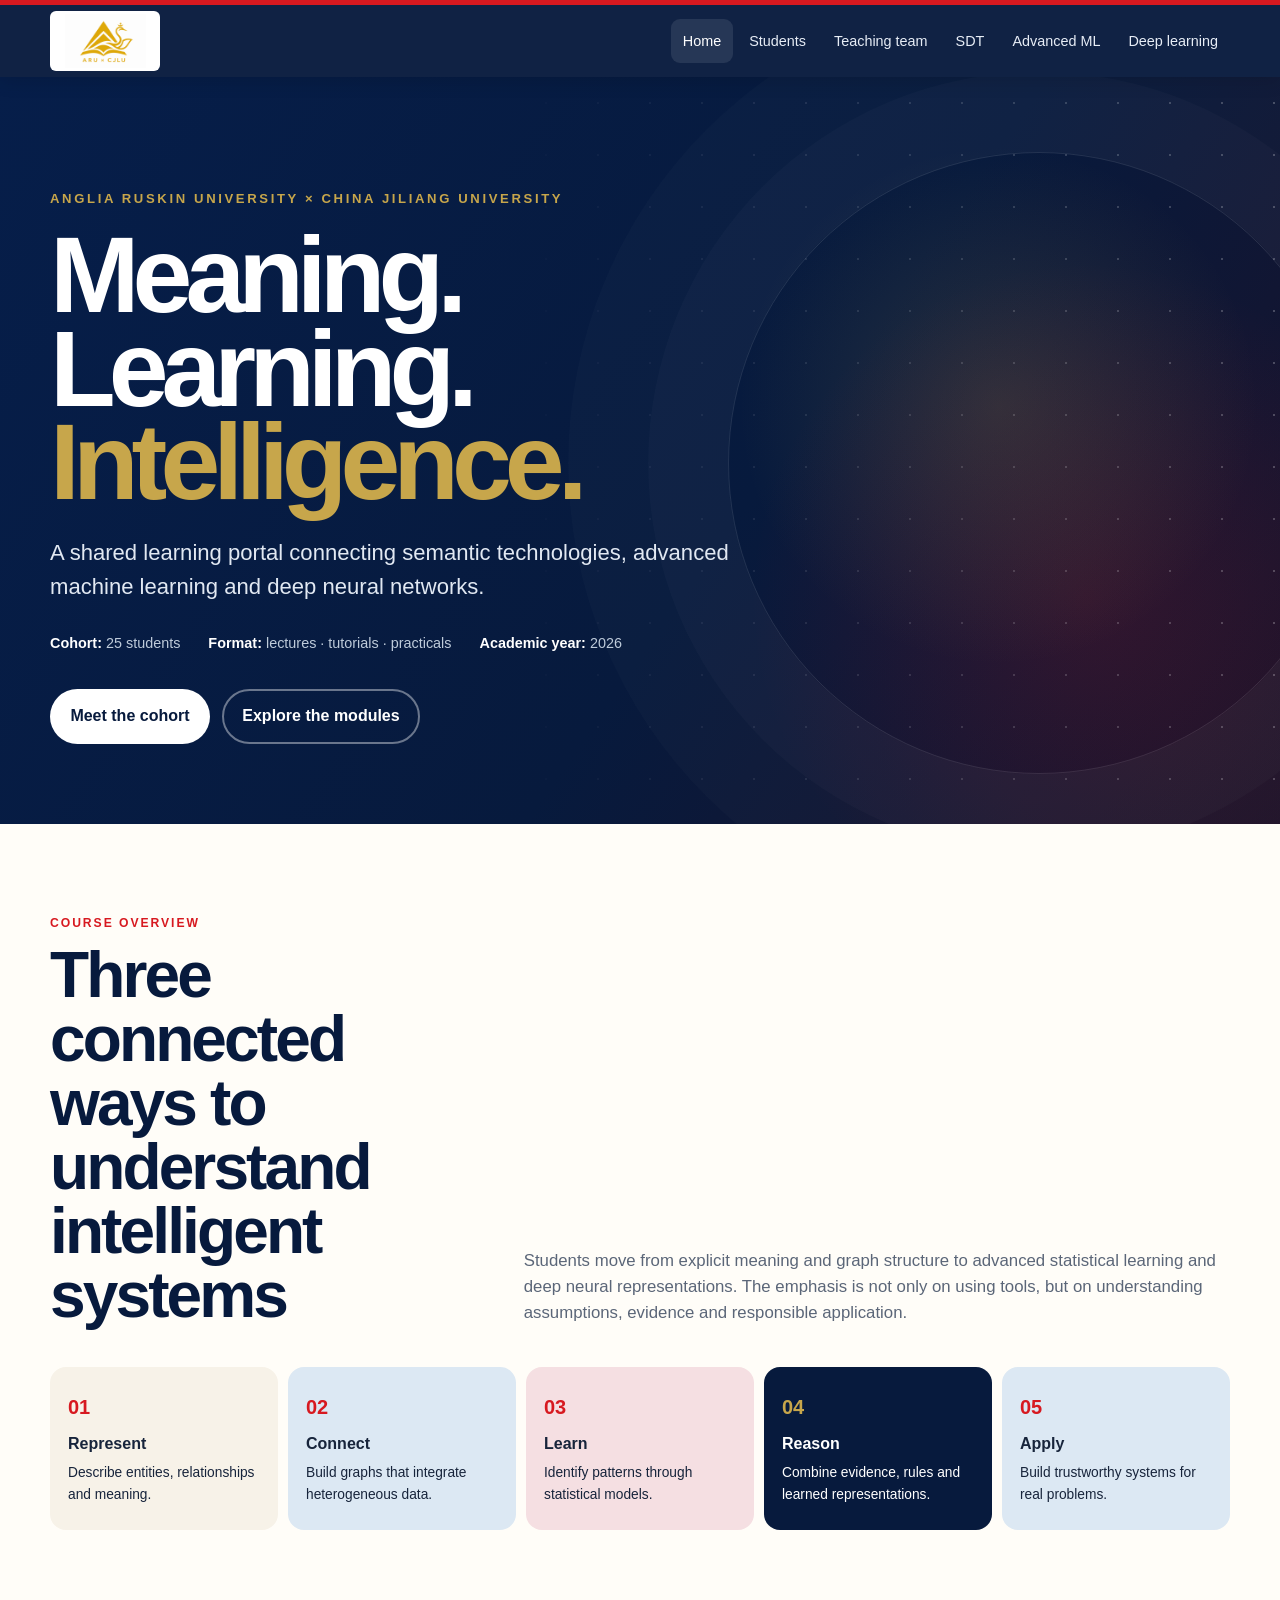
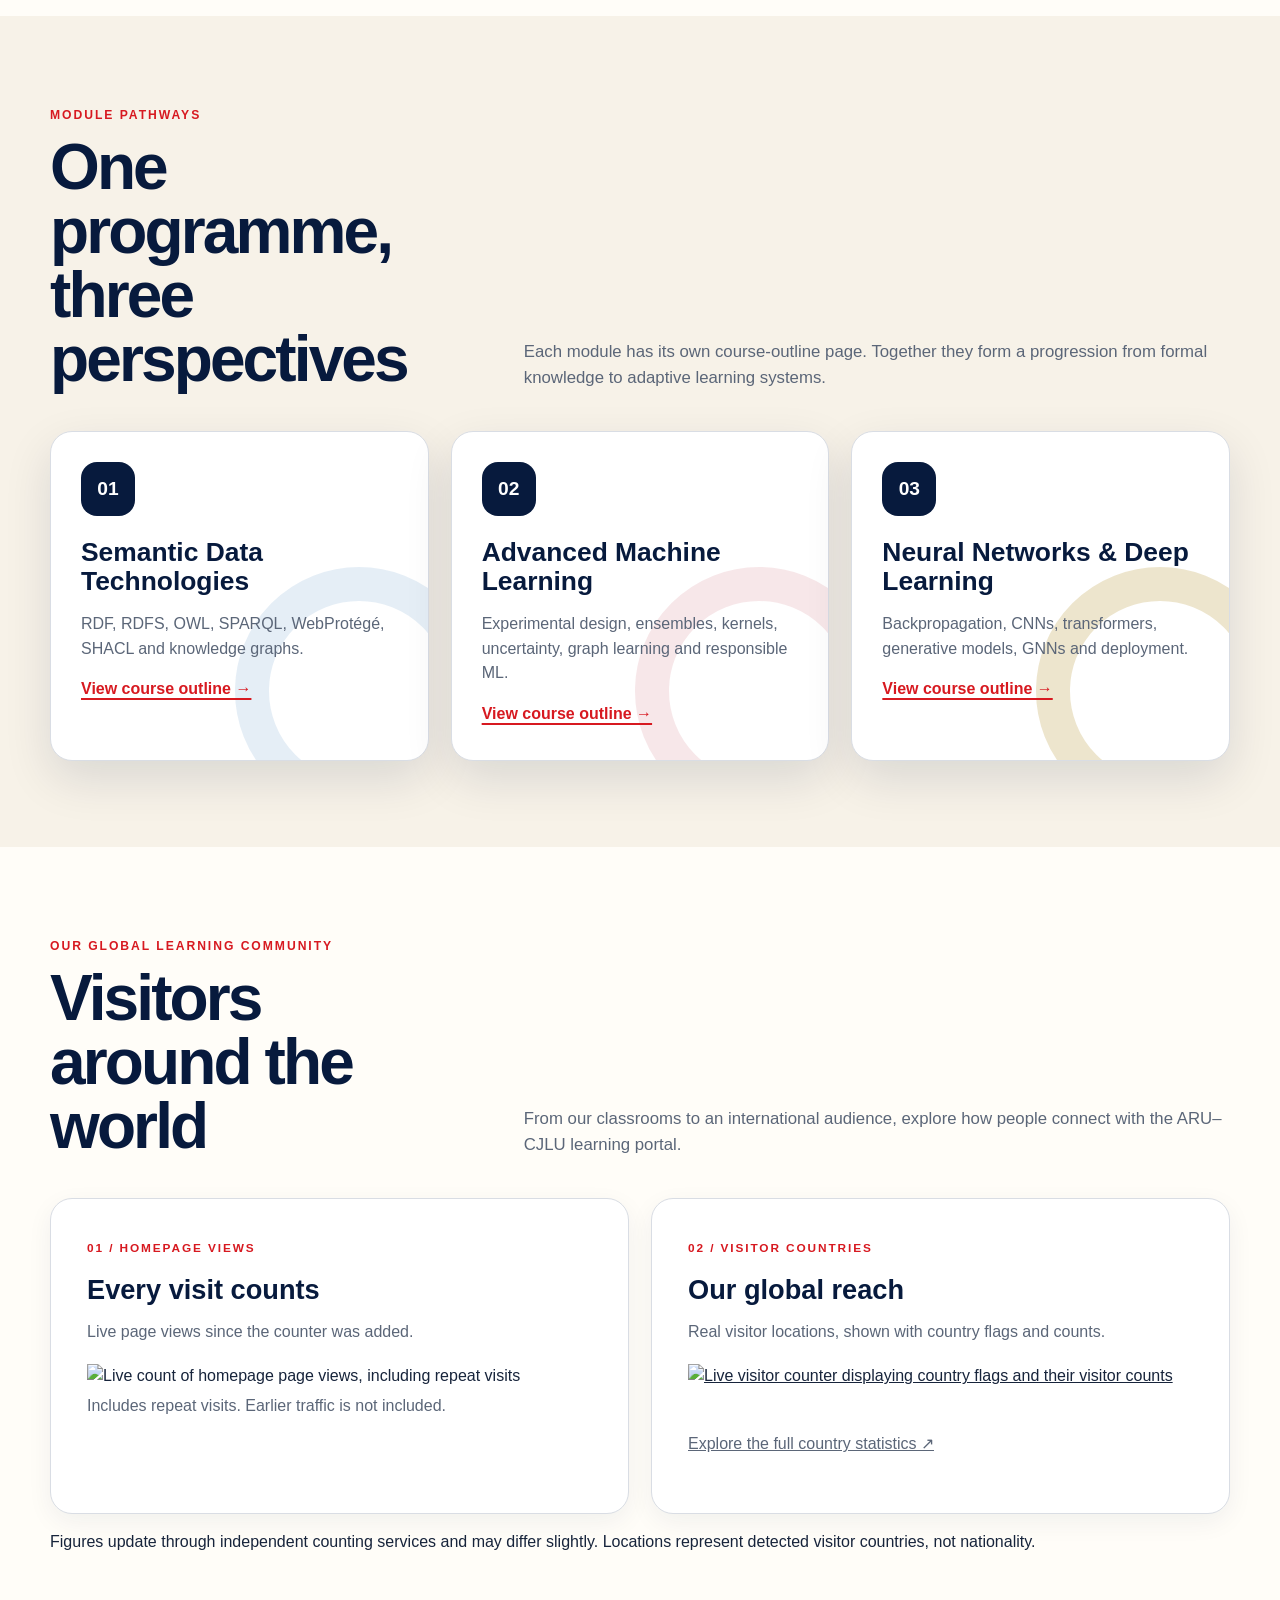
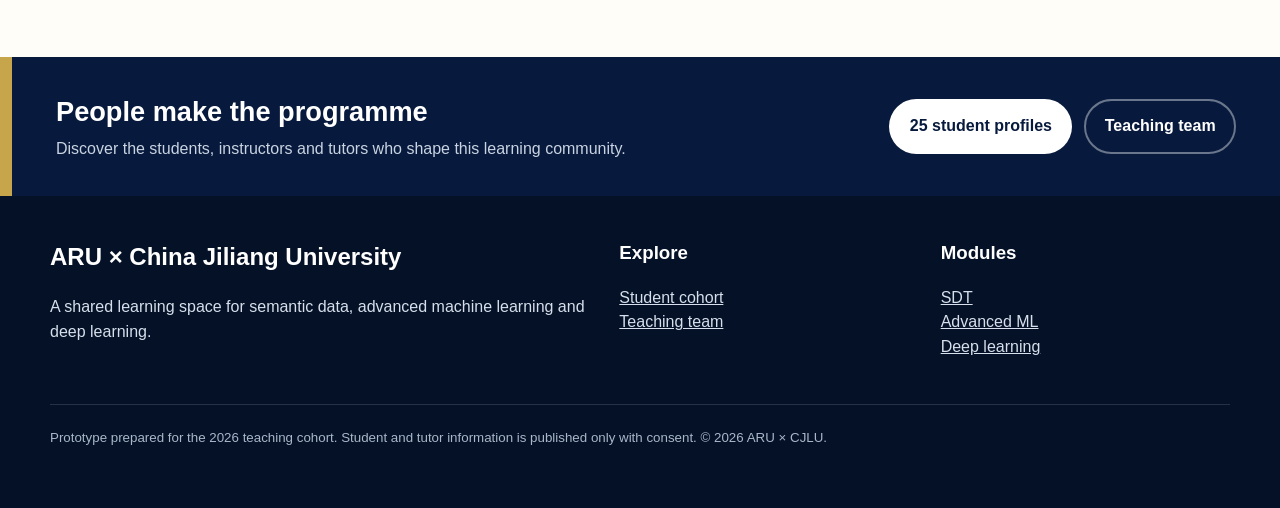
==== commit b34fbd95: "Refine homepage global reach cards and link to country statistics" ====
--- a/docs/index.html
+++ b/docs/index.html
@@ -46,35 +46,48 @@
 
     <section class="section visitor-section" id="visitor-reach" aria-labelledby="visitor-heading">
       <div class="content">
-        <div class="section-head">
+        <div class="section-head visitor-section-head">
           <div>
             <span class="kicker">Our global learning community</span>
             <h2 id="visitor-heading">Visitors around the world</h2>
           </div>
-          <p>See how our ARU–CJLU learning resources reach readers beyond the classroom. The page-view counter begins when installed; it cannot recover earlier traffic.</p>
+          <p>From our classrooms to an international audience, explore how people connect with the ARU–CJLU learning portal.</p>
         </div>
+
         <div class="visitor-panels">
-          <div class="visitor-panel">
-            <span class="visitor-panel-label">Page views</span>
-            <h3>Thanks for visiting</h3>
-            <p>Live views of this homepage, including repeat visits.</p>
-            <img class="visitor-count-image"
-                 src="https://visitor-badge.laobi.icu/badge?page_id=kirtiprakash.aru-cjlu-ai-2026.home&amp;left_text=Page%20views&amp;left_color=071a3d&amp;right_color=c7a64b&amp;height=30"
-                 alt="Live count of homepage page views"
-                 loading="eager">
-          </div>
-          <div class="visitor-panel">
-            <span class="visitor-panel-label">Visitor countries</span>
-            <h3>Where readers connect from</h3>
+          <article class="visitor-panel visitor-panel-views">
+            <span class="visitor-panel-label">01 / Homepage views</span>
+            <h3>Every visit counts</h3>
+            <p>Live page views since the counter was added.</p>
+            <div class="visitor-counter-display">
+              <img class="visitor-count-image"
+                   src="https://visitor-badge.laobi.icu/badge?page_id=kirtiprakash.aru-cjlu-ai-2026.home&amp;left_text=Page%20views&amp;left_color=071a3d&amp;right_color=c7a64b&amp;height=30"
+                   alt="Live count of homepage page views, including repeat visits"
+                   loading="eager">
+            </div>
+            <p class="visitor-panel-footnote">Includes repeat visits. Earlier traffic is not included.</p>
+          </article>
+
+          <article class="visitor-panel visitor-panel-countries">
+            <span class="visitor-panel-label">02 / Visitor countries</span>
+            <h3>Our global reach</h3>
+            <p>Real visitor locations, shown with country flags and counts.</p>
             <div class="visitor-country-widget" id="visitor-country-widget">
-              <a href="https://liveflagcounter.com/stats/OPDvPrSf" target="_blank" rel="noopener noreferrer">
+              <a href="https://liveflagcounter.com/stats/OPDvPrSf"
+                 target="_blank" rel="noopener noreferrer"
+                 aria-label="Open the full visitor country statistics">
                 <img src="https://liveflagcounter.com/c/OPDvPrSf.png"
-                     alt="Country flags showing visitor locations"
-                     width="306" style="max-width:100%;height:auto">
+                     alt="Live visitor counter displaying country flags and their visitor counts"
+                     loading="eager">
               </a>
             </div>
-          </div>
+            <p class="visitor-panel-footnote">
+              <a class="visitor-stats-link" href="https://liveflagcounter.com/stats/OPDvPrSf"
+                 target="_blank" rel="noopener noreferrer">Explore the full country statistics <span aria-hidden="true">↗</span></a>
+            </p>
+          </article>
         </div>
+        <p class="visitor-method-note">Figures update through independent counting services and may differ slightly. Locations represent detected visitor countries, not nationality.</p>
       </div>
     </section>
 
